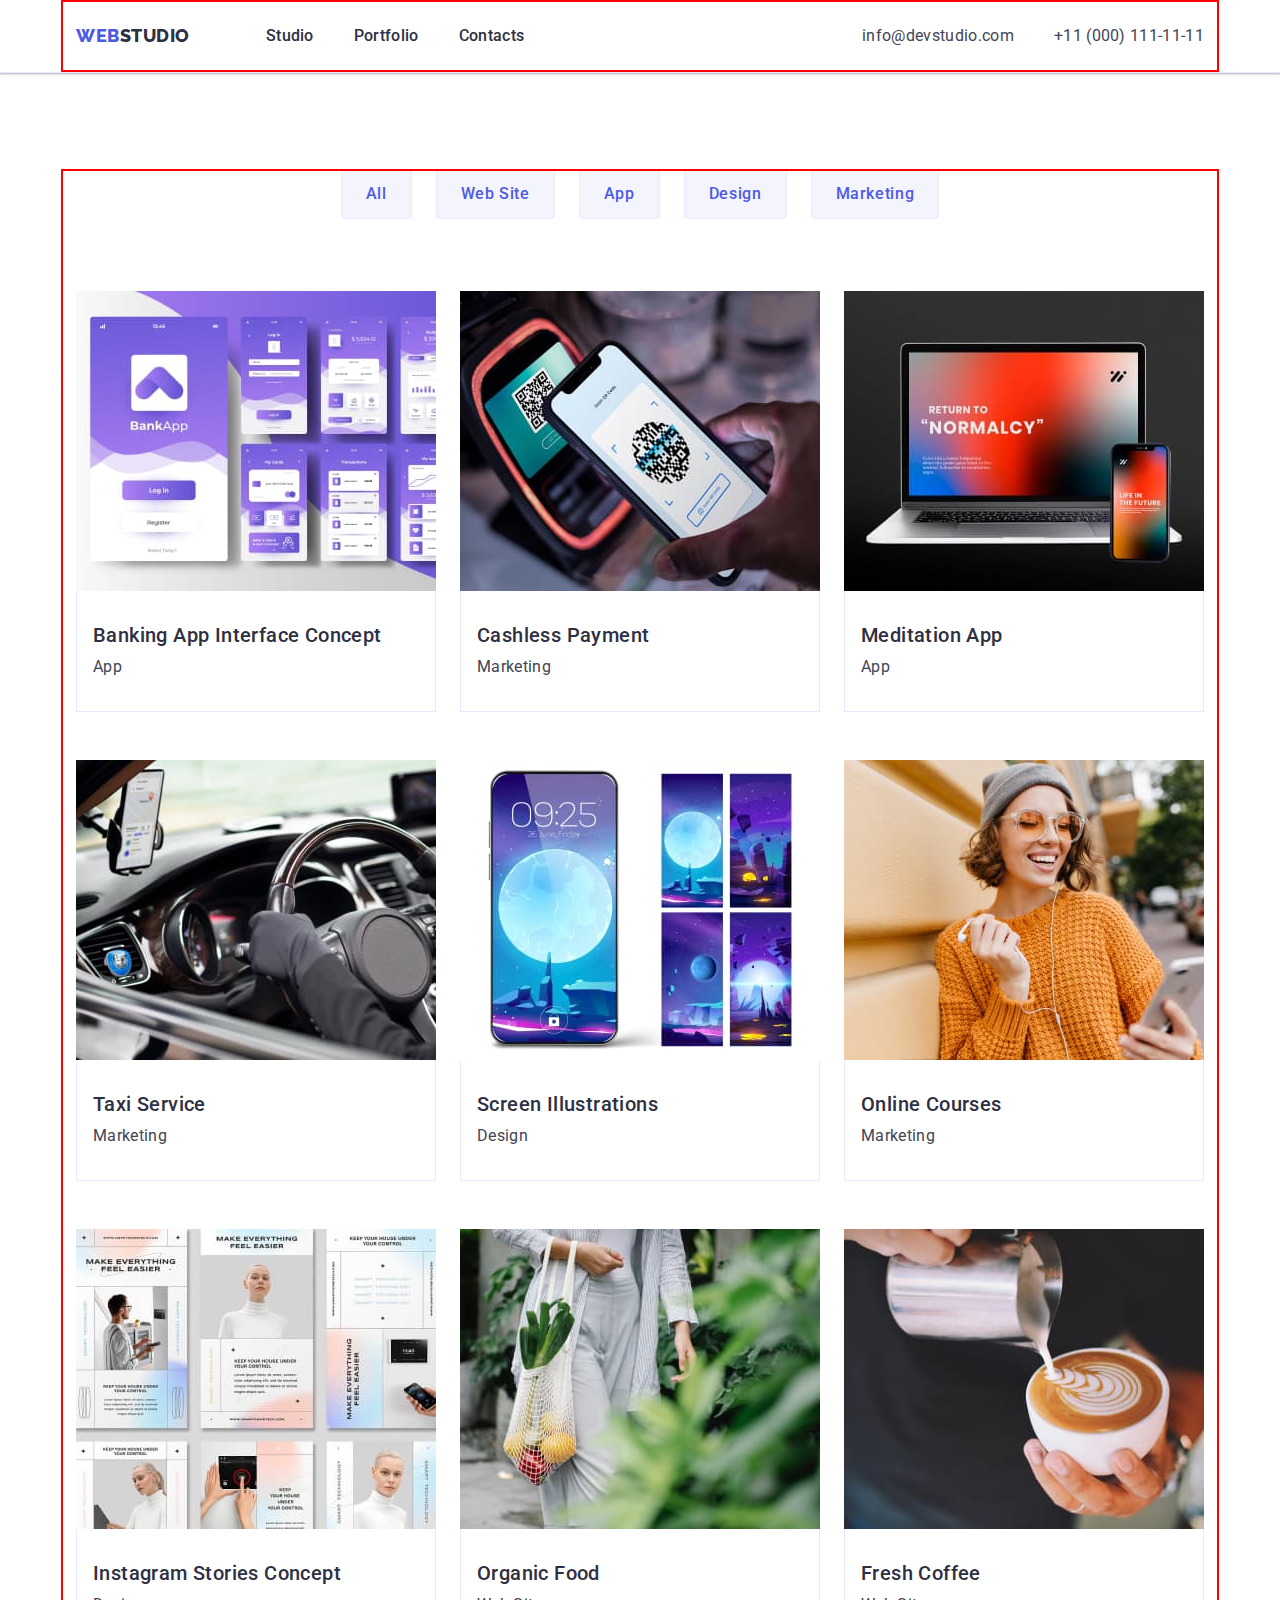
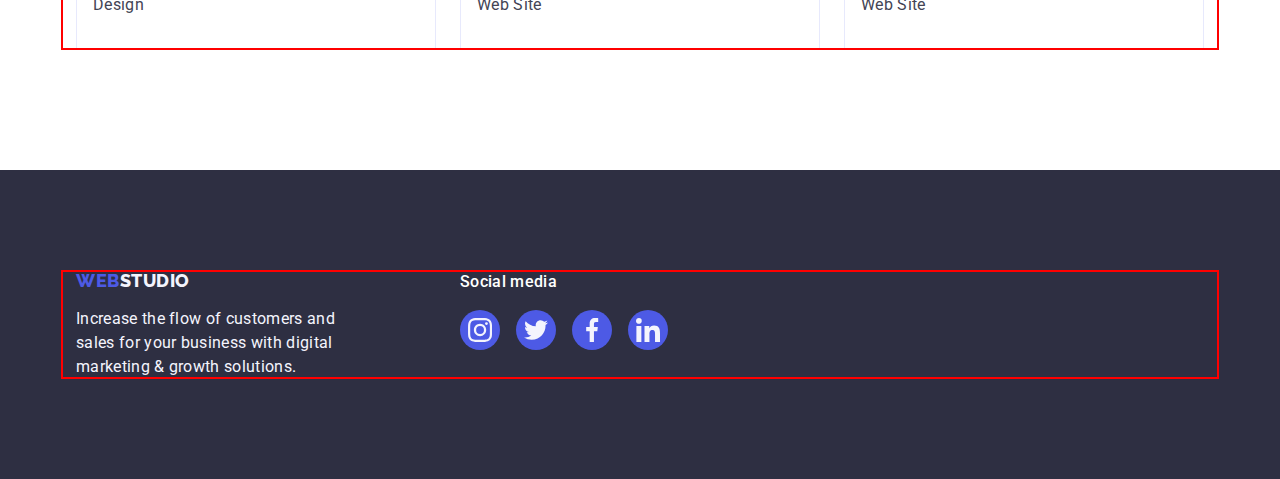
==== portfolio.html @ 908dce65 "Initial commit" ====
<!DOCTYPE html>
<html lang="en">
  <head>
    <meta charset="UTF-8" />
    <meta http-equiv="X-UA-Compatible" content="IE=edge" />
    <meta name="viewport" content="width=device-width, initial-scale=1.0" />
    <title>Webstudio</title>
    <link
      rel="stylesheet"
      href="https://cdn.jsdelivr.net/npm/modern-normalize@1.1.0/modern-normalize.min.css"
    />
    <link rel="preconnect" href="https://fonts.googleapis.com" />
    <link rel="preconnect" href="https://fonts.gstatic.com" crossorigin />
    <link
      href="https://fonts.googleapis.com/css2?family=Raleway:wght@800&family=Roboto:wght@400;500;700;900&display=swap"
      rel="stylesheet"
    />
    <link rel="stylesheet" href="./css/styles.css" />
  </head>
  <body>
    <!-- Top line -->
    <header class="page-header">
      <div class="header-container container">
        <nav class="navigation">
          <a class="logo link" href="./index.html"
            >Web<span class="logo-top">Studio</span></a
          >
          <ul class="menu list">
            <li class="menu-item">
              <a class="menu-link link" href="./index.html">Studio</a>
            </li>
            <li class="menu-item">
              <a class="menu-link link" href="./portfolio.html">Portfolio</a>
            </li>
            <li class="menu-item">
              <a class="menu-link link" href="">Contacts</a>
            </li>
          </ul>
        </nav>
        <address class="contact-info">
          <ul class="contact-list list">
            <li class="contact-list-item">
              <a class="contact-details link" href="mailto:info@devstudio.com"
                >info@devstudio.com</a
              >
            </li>
            <li class="contact-list-item">
              <a class="contact-details link" href="tel:+110001111111"
                >+11 (000) 111-11-11</a
              >
            </li>
          </ul>
        </address>
      </div>
    </header>
    <main>
      <!-- Our projects -->
      <section class="projects">
        <div class="container">
          <h1 class="visually-hidden">Our recent projects</h1>
          <!-- Filters -->
          <ul class="filters list">
            <li class="filters-item">
              <button class="filters-btn" type="button">All</button>
            </li>
            <li class="filters-item">
              <button class="filters-btn" type="button">Web Site</button>
            </li>
            <li class="filters-item">
              <button class="filters-btn" type="button">App</button>
            </li>
            <li class="filters-item">
              <button class="filters-btn" type="button">Design</button>
            </li>
            <li class="filters-item">
              <button class="filters-btn" type="button">Marketing</button>
            </li>
          </ul>
          <ul class="projects-list list">
            <li class="projects-list-item">
              <a class="projects-link link" href="">
                <img
                  class="projects-img"
                  src="./images/portfolio/img-8.jpg"
                  alt="Online banking"
                  width="360"
                  height="300"
                />
                <div class="project-name">
                  <h2 class="subtitle">Banking App Interface Concept</h2>
                  <p class="text">App</p>
                </div>
              </a>
            </li>
            <li class="projects-list-item">
              <a class="projects-link link" href=""
                ><img
                  class="projects-img"
                  src="./images/portfolio/img-7.jpg"
                  alt="QR payment"
                  width="360"
                  height="300"
                />
                <div class="project-name">
                  <h2 class="subtitle">Cashless Payment</h2>
                  <p class="text">Marketing</p>
                </div>
              </a>
            </li>
            <li class="projects-list-item">
              <a class="projects-link link" href=""
                ><img
                  class="projects-img"
                  src="./images/portfolio/img-6.jpg"
                  alt="Laptop and phone"
                  width="360"
                  height="300"
                />
                <div class="project-name">
                  <h2 class="subtitle">Meditation App</h2>
                  <p class="text">App</p>
                </div>
              </a>
            </li>
            <li class="projects-list-item">
              <a class="projects-link link" href="">
                <img
                  class="projects-img"
                  src="./images/portfolio/img-5.jpg"
                  alt="Car interior"
                  width="360"
                  height="300"
                />
                <div class="project-name">
                  <h2 class="subtitle">Taxi Service</h2>
                  <p class="text">Marketing</p>
                </div>
              </a>
            </li>
            <li class="projects-list-item">
              <a class="projects-link link" href=""
                ><img
                  class="projects-img"
                  src="./images/portfolio/img-4.jpg"
                  alt="Phone with screensavers"
                  width="360"
                  height="300"
                />
                <div class="project-name">
                  <h2 class="subtitle">Screen Illustrations</h2>
                  <p class="text">Design</p>
                </div>
              </a>
            </li>
            <li class="projects-list-item">
              <a class="projects-link link" href=""
                ><img
                  class="projects-img"
                  src="./images/portfolio/img-3.jpg"
                  alt="Lucky girl with a phone"
                  width="360"
                  height="300"
                />
                <div class="project-name">
                  <h2 class="subtitle">Online Courses</h2>
                  <p class="text">Marketing</p>
                </div>
              </a>
            </li>
            <li class="projects-list-item">
              <a class="projects-link link" href=""
                ><img
                  class="projects-img"
                  src="./images/portfolio/img-2.jpg"
                  alt="Options for social media posts"
                  width="360"
                  height="300"
                />
                <div class="project-name">
                  <h2 class="subtitle">Instagram Stories Concept</h2>
                  <p class="text">Design</p>
                </div>
              </a>
            </li>
            <li class="projects-list-item">
              <a class="projects-link link" href=""
                ><img
                  class="projects-img"
                  src="./images/portfolio/img-1.jpg"
                  alt="Girl with a fruit basket"
                  width="360"
                  height="300"
                />
                <div class="project-name">
                  <h2 class="subtitle">Organic Food</h2>
                  <p class="text">Web Site</p>
                </div>
              </a>
            </li>
            <li class="projects-list-item">
              <a class="projects-link link" href=""
                ><img
                  class="projects-img"
                  src="./images/portfolio/img.jpg"
                  alt="Coffee cup"
                  width="360"
                  height="300"
                />
                <div class="project-name">
                  <h2 class="subtitle">Fresh Coffee</h2>
                  <p class="text">Web Site</p>
                </div>
              </a>
            </li>
          </ul>
        </div>
      </section>
    </main>

    <!-- Footer -->
    <footer class="footer">
      <div class="container footer-container">
        <div class="logo-advert">
          <a class="logo link" href="./index.html"
            >Web<span class="logo-bottom">Studio</span></a
          >
          <p class="text footer-text">
            Increase the flow of customers and sales for your business with
            digital marketing & growth solutions.
          </p>
        </div>
        <div>
          <p class="social-media">Social media</p>
          <ul class="social-media-list list">
            <li class="social-media-item">
              <a
                href=""
                class="social-media-link link"
                target="_blank"
                rel="noopener noreferrer"
                aria-label="instagram icon"
              >
                <svg class="social-media-icon" width="24" height="24">
                  <use href="./images/icon.svg#icon-instagram"></use>
                </svg>
              </a>
            </li>
            <li class="social-media-item">
              <a
                href=""
                class="social-media-link link"
                target="_blank"
                rel="noopener noreferrer"
                aria-label="twitter icon"
              >
                <svg class="social-media-icon" width="24" height="24">
                  <use href="./images/icon.svg#icon-twitter"></use>
                </svg>
              </a>
            </li>
            <li class="social-media-item">
              <a
                href=""
                class="social-media-link link"
                target="_blank"
                rel="noopener noreferrer"
                aria-label="facebook icon"
              >
                <svg class="social-media-icon" width="24" height="24">
                  <use href="./images/icon.svg#icon-facebook"></use>
                </svg>
              </a>
            </li>
            <li class="social-media-item">
              <a
                href=""
                class="social-media-link link"
                target="_blank"
                rel="noopener noreferrer"
                aria-label="linkedin icon"
              >
                <svg class="social-media-icon" width="24" height="24">
                  <use href="./images/icon.svg#icon-linkedin"></use>
                </svg>
              </a>
            </li>
          </ul>
        </div>
      </div>
    </footer>
  </body>
</html>
---- css/styles.css ----
/* Цвета */
/* основной цвет текста #434455 */
/* вторичный цвет текса #2E2F42 */
/* акцент   #4D5AE5 */
/* вторичный акцент #404BBF */
/* белый основной #F4F4FD */
/* белый вторичный #FFFFFF */
/* цвет фона страницы основной #FFFFFF */
/* цвет фона страницы вторичный #F4F4FD */

:root {
  /* ===Font=== */
  --primary-font: 'Roboto', sans-serif;
  --secondary-font: 'Raleway', sans-serif;
  /* ===Color=== */
  --primary-text-color: #434455;
  --secondary-text-color: #2e2f42;
  --primary-accent-color: #4d5ae5;
  --secondary-accent-color: #404bbf;
  --primary-white-color: #f4f4fd;
  --secondary-white-color: #ffffff;
  --primary-bgc: #ffffff;
  --secondary-bgc: #f4f4fd;
  --hero-bgc: #2e2f42;
  --border-main: #e7e9fc;
  --border-gray: #8e8f99;
  --bgc-icon-footer: #31d0aa;
}

/* ================= Resetting styles =================== */

h1,
h2,
h3,
p {
  margin-top: 0;
  margin-bottom: 0;
}

ul {
  margin-top: 0;
  margin-bottom: 0;
  padding-left: 0;
}

img {
  display: block;
}

.list {
  list-style: none;
}

.link {
  text-decoration: none;
}
/* =================/Resetting styles==================== */

/* =================== COMPONENTS ======================= */

.logo {
  display: inline-block;

  font-family: var(--secondary-font);
  text-transform: uppercase;
  font-weight: 800;
  font-size: 18px;
  line-height: 1.17;
  letter-spacing: 0.03em;
  color: var(--primary-accent-color);

  margin-right: 76px;
}

.heading {
  font-size: 36px;
  line-height: 1.11;
  text-align: center;
  letter-spacing: 0.02em;
  text-transform: capitalize;
  color: var(--secondary-text-color);

  margin-bottom: 72px;
}

.subtitle {
  font-weight: 500;
  font-size: 20px;
  line-height: 1.2;
  letter-spacing: 0.02em;
  color: var(--secondary-text-color);
  margin-bottom: 8px;
}

.text {
  font-size: 16px;
  line-height: 1.5;
  letter-spacing: 0.02em;
  color: var(--primary-text-color);
}

.container {
  width: 1158px;
  padding-left: 15px;
  padding-right: 15px;
  margin-left: auto;
  margin-right: auto;

  outline: 2px solid red;
  outline-offset: -2px;
}

.visually-hidden {
  position: absolute;
  width: 1px;
  height: 1px;
  margin: -1px;
  border: 0;
  padding: 0;

  white-space: nowrap;
  clip-path: inset(100%);
  clip: rect(0 0 0 0);
  overflow: hidden;
}

.team-member {
  /* padding: 32px 16px; */
  padding: 32px 0;
  border-radius: 0px 0px 4px 4px;
}

/* =================== /COMPONENTS ======================== */

body {
  font-family: var(--primary-font);
  background-color: var(--primary-bgc);
  color: var(--primary-text-color);
}

/**
                                                   |============================
                                                   | Main-page
                                                   |============================
                                                 */

/* ===================== Top line ======================== */
.page-header {
  border-bottom: 1px solid var(--border-main);
  box-shadow: 0px 2px 1px rgba(46, 47, 66, 0.08),
    0px 1px 1px rgba(46, 47, 66, 0.16), 0px 1px 6px rgba(46, 47, 66, 0.08);
}

.logo-top {
  color: var(--secondary-text-color);
}

.menu-link {
  display: block;
  padding-top: 24px;
  padding-bottom: 24px;

  font-weight: 500;
  font-size: 16px;
  line-height: 1.5;
  letter-spacing: 0.02em;
  color: var(--secondary-text-color);
}

.menu-link:hover,
.menu-link:focus {
  color: var(--secondary-accent-color);
}

.contact-info {
  font-style: normal;
  margin-left: auto;
}

.contact-details {
  display: block;
  padding-top: 24px;
  padding-bottom: 24px;

  font-size: 16px;
  line-height: 1.5;
  letter-spacing: 0.02em;
  color: var(--primary-text-color);
}

.contact-details:hover,
.contact-details:focus {
  color: var(--secondary-accent-color);
}

.header-container {
  display: flex;
  align-items: center;
}

.navigation {
  display: flex;
  align-items: center;
}

.menu {
  display: flex;
  gap: 40px;
}

.contact-list {
  display: flex;
  gap: 40px;
}

/* ================== /Top line ====================== */

/* ====================== Hero ======================= */

.hero {
  background-color: var(--hero-bgc);
  background-image: linear-gradient(
      rgba(46, 47, 66, 0.7),
      rgba(46, 47, 66, 0.7)
    ),
    url(../images/hero-background/hero-background.jpg);
  background-position: center;
  background-repeat: no-repeat;
  background-size: cover;
  padding-top: 188px;
  padding-bottom: 188px;
  max-width: 1440px;
  margin-left: auto;
  margin-right: auto;
}

.hero-title {
  max-width: 496px;
  margin-right: auto;
  margin-left: auto;
  margin-bottom: 48px;

  font-size: 56px;
  line-height: 1.07;
  text-align: center;
  letter-spacing: 0.02em;
  color: var(--secondary-white-color);
}

.hero-btn {
  display: block;
  margin-left: auto;
  margin-right: auto;
  min-width: 169px;
  height: 56px;
  padding: 16px 32px;
  border: none;
  border-radius: 4px;
  box-shadow: 0px 4px 4px rgba(0, 0, 0, 0.15);

  font-family: inherit;
  font-weight: 500;
  font-size: 16px;
  line-height: 1.5;
  letter-spacing: 0.04em;

  color: var(--secondary-white-color);
  background-color: var(--primary-accent-color);
  cursor: pointer;
}

.hero-btn:hover,
.hero-btn:focus {
  background-color: var(--secondary-accent-color);
}

/* ===================== /Hero ========================= */

/* ==================== Studio features ================ */
.features {
  padding-top: 120px;
  padding-bottom: 120px;
}

.features-list {
  display: flex;
  flex-wrap: wrap;
  gap: 24px;
}

.features-item {
  display: block;
  width: calc((100% - 72px) / 4);
}

.icon-box {
  display: flex;
  background-color: var(--primary-white-color);
  border-radius: 4px;
  margin-bottom: 8px;
  width: 264px;
  height: 112px;
  align-items: center;
  justify-content: center;
}
/* =================== /Studio features ================ */

/* =================== Work examples =================== */

.examples {
  padding-bottom: 120px;
}

.examples-list {
  display: flex;
  flex-wrap: wrap;
  gap: 24px;
}

.examples-item {
  width: calc((100% - 48px) / 3);
}

/* ================== /Work examples =================== */

/* ====================== Team ========================= */

.team {
  background-color: var(--secondary-bgc);
  padding-bottom: 120px;
  padding-top: 120px;
}

.team-list {
  display: flex;
  flex-wrap: wrap;
  gap: 24px;
}

.team-item {
  width: calc((100% - 72px) / 4);
  background-color: var(--primary-bgc);
  box-shadow: 0px 1px 6px rgba(46, 47, 66, 0.08),
    0px 1px 1px rgba(46, 47, 66, 0.16), 0px 2px 1px rgba(46, 47, 66, 0.08);
  border-radius: 0px 0px 4px 4px;
}

.team-title {
  text-align: center;
}

.team-text {
  text-align: center;
  margin-bottom: 8px;
}

.socials-list {
  display: flex;
  justify-content: center;
  gap: 24px;
}

.socials-item {
  display: flex;
  width: 40px;
  height: 40px;
}

.socials-link {
  /* width: 40px;
  height: 40px; */
  width: 100%;
  height: 100%;
  background-color: var(--primary-accent-color);
  color: var(--primary-white-color);
  border-radius: 50%;
  display: flex;
  justify-content: center;
  align-items: center;
}

.socials-link:hover,
.socials-link:focus {
  background-color: var(--secondary-accent-color);
}

.socials-icon {
  fill: currentColor;
}

/* ====================== /Team ======================== */

/* ==================== Customers ====================== */
.clients {
  padding-top: 120px;
  padding-bottom: 120px;
}

/* ДЛЯ АВТОПРОВЕРКИ (в heading 1.11)*/
.clients-title {
  line-height: 1.1;
}

.clients-list {
  display: flex;
  flex-wrap: wrap;
  gap: 24px;
}

.clients-item {
  display: flex;
  width: calc((100% - 120px) / 6);
  height: 88px;
  justify-content: center;
}

.clients-link {
  display: flex;
  border: 1px solid var(--border-gray);
  border-radius: 4px;
  color: var(--border-gray);
  justify-content: center;
  align-items: center;
  width: 100%;
  height: 100%;
}

.clients-link:hover,
.clients-link:focus {
  border-color: var(--secondary-accent-color);
  color: var(--secondary-accent-color);
}

.clients-icon {
  fill: currentColor;
}

/* ==================== Customers ====================== */

/* ================== Footer ========================= */
.footer {
  background-color: var(--secondary-text-color);
  padding-top: 100px;
  padding-bottom: 100px;
}
.footer-container {
  display: flex;
  align-items: baseline;
  /* Для автопроверки */
  gap: 120px;
}

/* .logo-advert {
  margin-right: 120px;
} */

.logo-bottom {
  color: var(--primary-white-color);
}

.footer .logo {
  margin-bottom: 16px;
  margin-right: 0;
}
.footer-text {
  color: var(--primary-white-color);
  width: 264px;
}

.social-media {
  font-weight: 500;
  font-size: 16px;
  line-height: 1.5;
  letter-spacing: 0.02em;
  color: var(--primary-bgc);
  margin-bottom: 16px;
}

.social-media-list {
  display: flex;
  justify-content: center;
  gap: 16px;
}

.social-media-item {
  display: flex;
  width: 40px;
  height: 40px;
}

.social-media-link {
  display: flex;
  width: 100%;
  height: 100%;
  background-color: var(--primary-accent-color);
  color: var(--primary-white-color);
  border-radius: 50%;
  justify-content: center;
  align-items: center;
}

.social-media-link:hover,
.social-media-link:focus {
  background-color: var(--bgc-icon-footer);
}

.social-media-icon {
  fill: currentColor;
}

/* ================= /Footer ======================= */

/**
                                               |============================
                                               | Portfolio-page
                                               |============================
                                             */

/* ==================== Our projects ================ */

.projects {
  padding-top: 96px;
  padding-bottom: 120px;
}

.filters {
  display: flex;
  justify-content: center;
  margin-bottom: 72px;
  gap: 24px;
}

.filters-btn {
  display: block;
  padding: 12px 24px;
  border: 1px solid var(--border-main);
  border-radius: 4px;

  font-family: inherit;
  font-weight: 500;
  font-size: 16px;
  line-height: 1.5;
  letter-spacing: 0.04em;
  color: var(--primary-accent-color);
  background-color: var(--primary-white-color);
  cursor: pointer;
}

.filters-btn:hover,
.filters-btn:focus {
  color: var(--secondary-white-color);
  background-color: var(--secondary-accent-color);
  border: 1px solid transparent;
  box-shadow: 0px 3px 1px rgba(0, 0, 0, 0.1), 0px 2px 1px rgba(0, 0, 0, 0.08),
    0px 2px 2px rgba(0, 0, 0, 0.12);
}

.projects-link > .text {
  color: var(--primary-text-color);
}

.projects-list {
  display: flex;
  flex-wrap: wrap;
  column-gap: 24px;
  row-gap: 48px;
}

.projects-list-item {
  width: calc((100% - 48px) / 3);
}

.projects-link {
  display: block;
}
.projects-link:hover,
.projects-link:focus {
  box-shadow: 0px 1px 6px rgba(46, 47, 66, 0.08),
    0px 1px 1px rgba(46, 47, 66, 0.16), 0px 2px 1px rgba(46, 47, 66, 0.08);
}
.project-name {
  border: 1px solid var(--border-main);
  border-top: none;
  padding: 32px 16px;
}
/* ==================== /Our projects ================ */
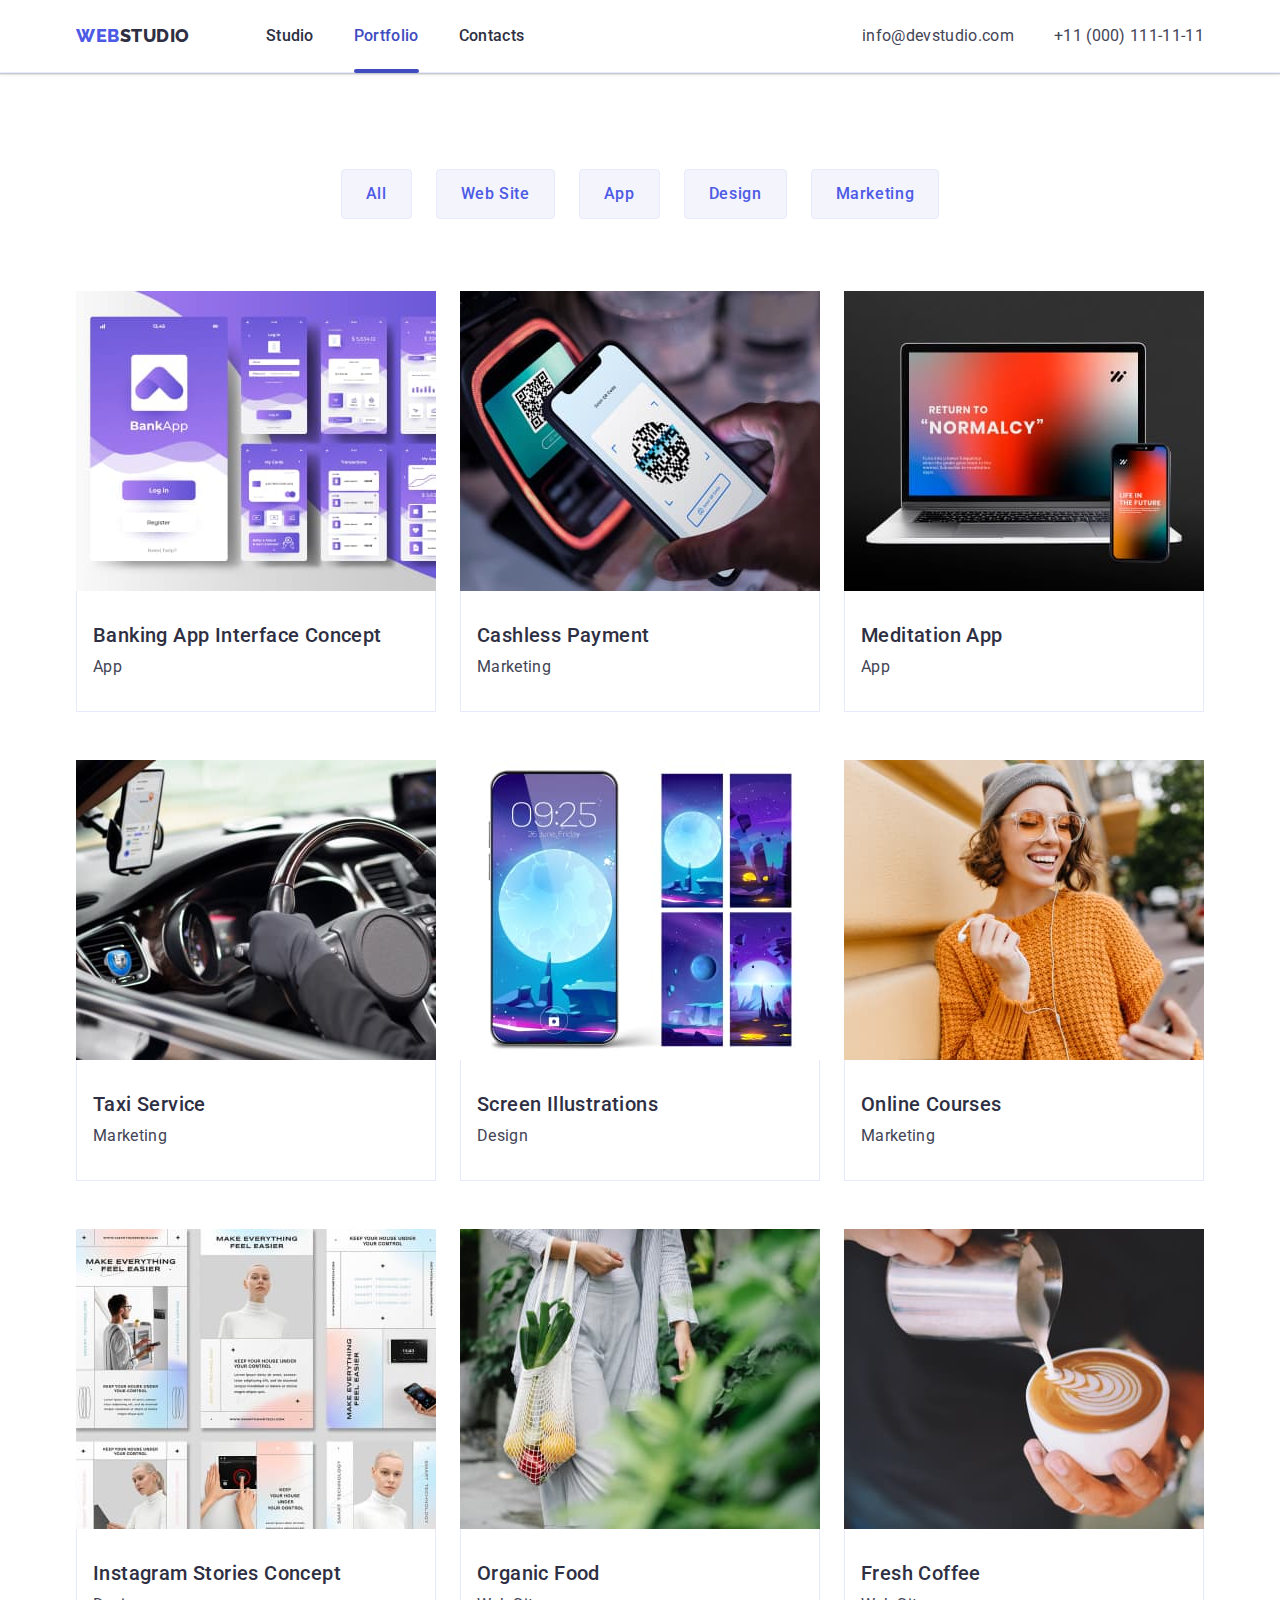
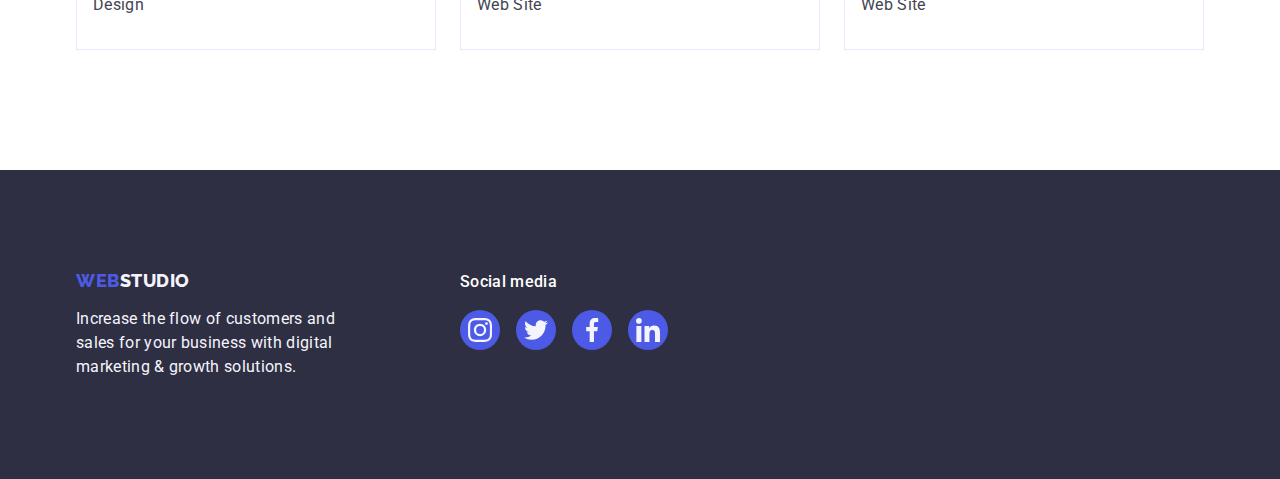
==== commit b4218279: "Added underline current page link" ====
--- a/portfolio.html
+++ b/portfolio.html
@@ -30,7 +30,9 @@
               <a class="menu-link link" href="./index.html">Studio</a>
             </li>
             <li class="menu-item">
-              <a class="menu-link link" href="./portfolio.html">Portfolio</a>
+              <a class="menu-link current link" href="./portfolio.html"
+                >Portfolio</a
+              >
             </li>
             <li class="menu-item">
               <a class="menu-link link" href="">Contacts</a>
--- a/css/styles.css
+++ b/css/styles.css
@@ -106,8 +106,8 @@
   margin-left: auto;
   margin-right: auto;
 
-  outline: 2px solid red;
-  outline-offset: -2px;
+  /* outline: 2px solid red;
+  outline-offset: -2px; */
 }
 
 .visually-hidden {
@@ -156,6 +156,8 @@
 }
 
 .menu-link {
+  position: relative;
+
   display: block;
   padding-top: 24px;
   padding-bottom: 24px;
@@ -167,6 +169,24 @@
   color: var(--secondary-text-color);
 }
 
+.menu-link::after {
+  content: '';
+  display: block;
+  position: absolute;
+  bottom: -1px;
+  left: 0;
+
+  width: 100%;
+  height: 4px;
+  border-radius: 2px;
+}
+
+.menu-link.current::after {
+  background-color: var(--secondary-accent-color);
+}
+.menu-link.current {
+  color: var(--secondary-accent-color);
+}
 .menu-link:hover,
 .menu-link:focus {
   color: var(--secondary-accent-color);
